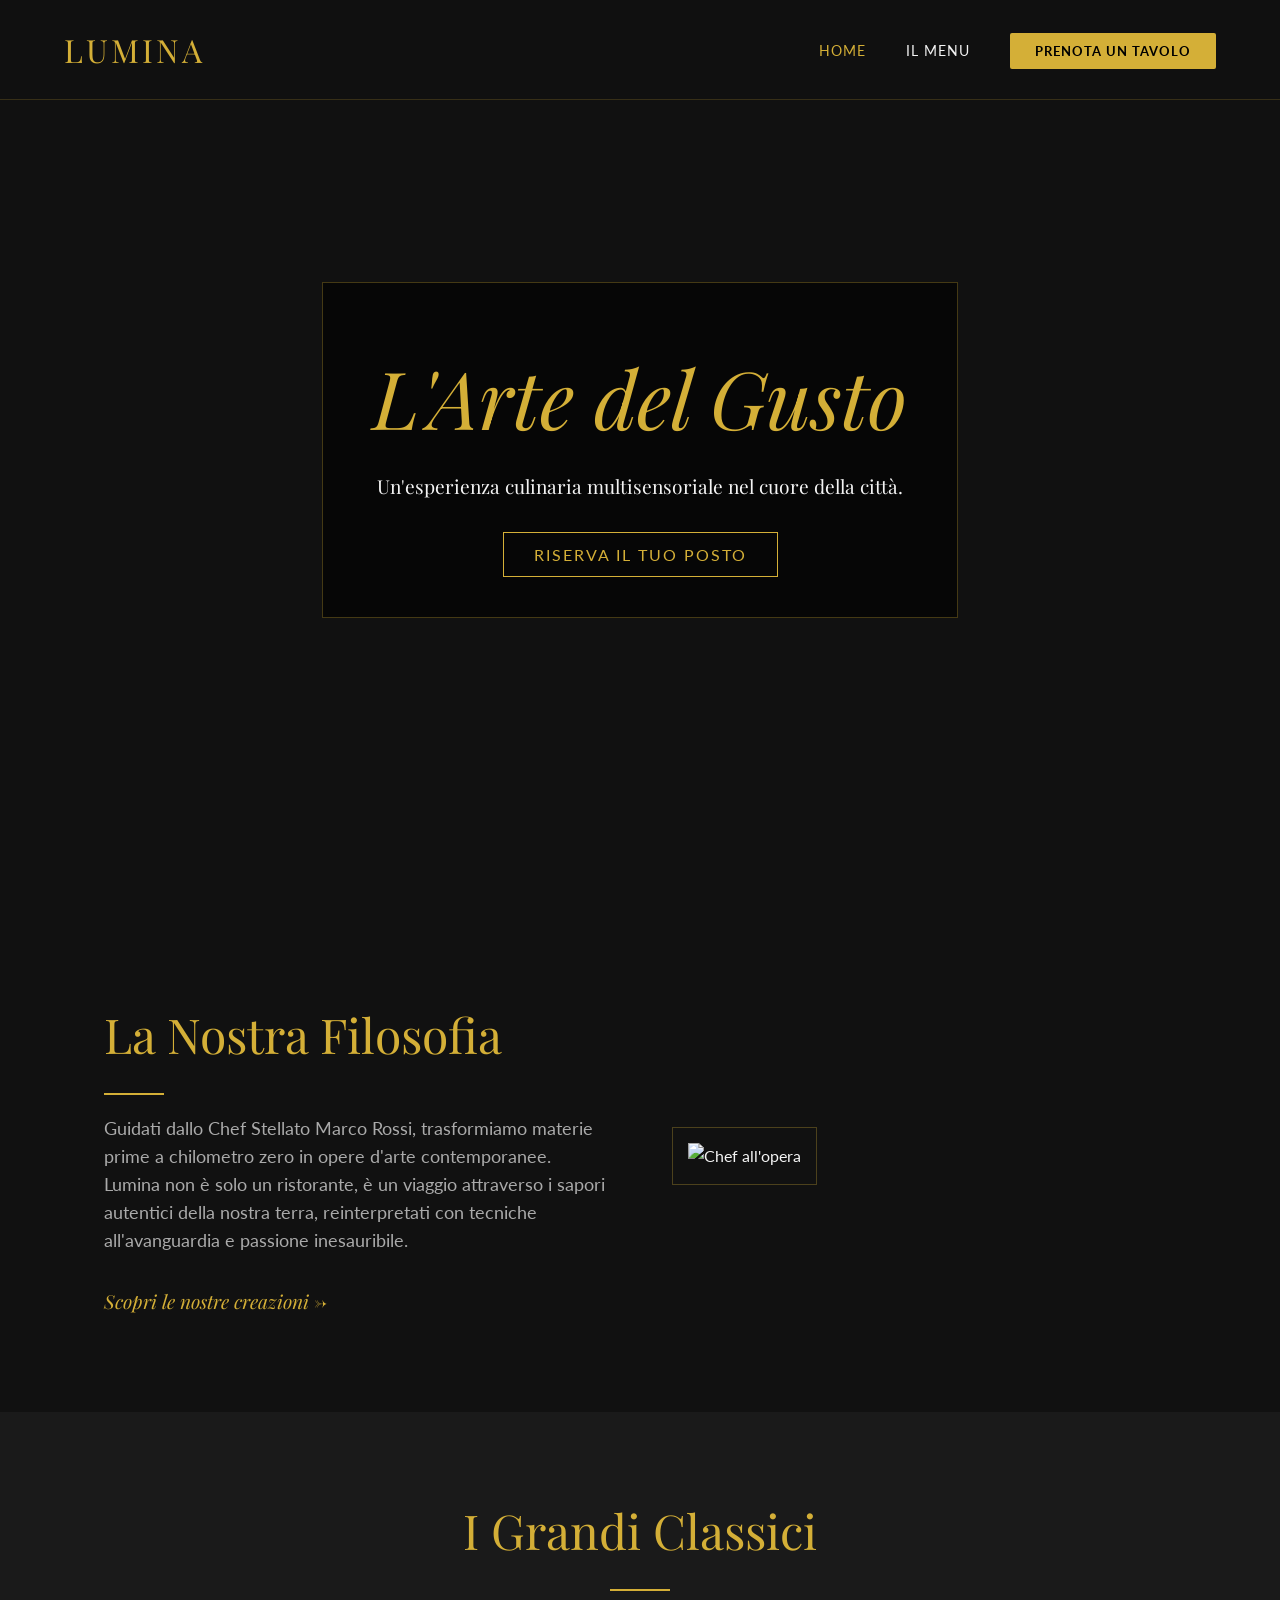
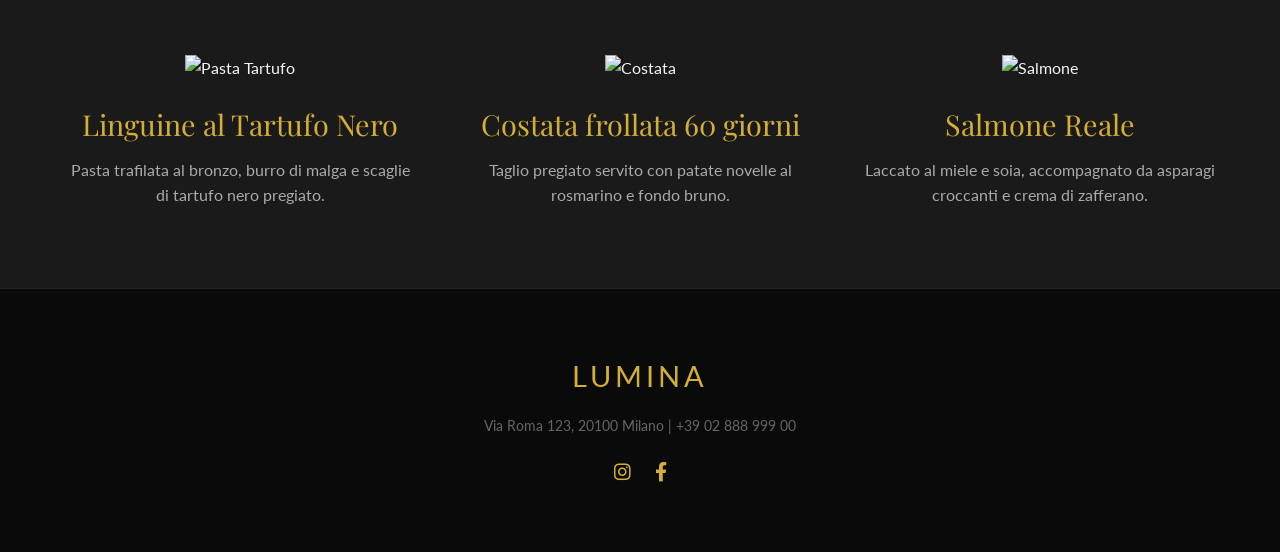
==== index.html @ 6d0d4cee "Add files via upload" ====
<!DOCTYPE html>
<html lang="it">
<head>
    <meta charset="UTF-8">
    <meta name="viewport" content="width=device-width, initial-scale=1.0">
    <title>Lumina | Fine Dining Restaurant</title>
    <link rel="stylesheet" href="style.css">
    <link href="https://cdnjs.cloudflare.com/ajax/libs/font-awesome/6.0.0/css/all.min.css" rel="stylesheet">
    <link href="https://fonts.googleapis.com/css2?family=Playfair+Display:ital,wght@0,400;0,700;1,400&family=Lato:wght@300;400;700&display=swap" rel="stylesheet">
</head>
<body>
    <header>
        <div class="logo">LUMINA</div>
        <nav>
            <ul>
                <li><a href="index.html" class="active">Home</a></li>
                <li><a href="menu.html">Il Menu</a></li>
                <li><a href="prenotazioni.html" class="btn-gold">Prenota un Tavolo</a></li>
            </ul>
        </nav>
    </header>

    <section class="hero-parallax">
        <div class="hero-overlay">
            <h1>L'Arte del Gusto</h1>
            <p>Un'esperienza culinaria multisensoriale nel cuore della città.</p>
            <a href="prenotazioni.html" class="btn-gold-outline">Riserva il tuo posto</a>
        </div>
    </section>

    <section class="story-section">
        <div class="story-content">
            <div class="story-text">
                <h2>La Nostra Filosofia</h2>
                <div class="divider"></div>
                <p>Guidati dallo Chef Stellato Marco Rossi, trasformiamo materie prime a chilometro zero in opere d'arte contemporanee. Lumina non è solo un ristorante, è un viaggio attraverso i sapori autentici della nostra terra, reinterpretati con tecniche all'avanguardia e passione inesauribile.</p>
                <a href="menu.html" class="link-discover">Scopri le nostre creazioni &rarr;</a>
            </div>
            <div class="story-image">
                <img src="https://images.unsplash.com/photo-1583337130417-3346a1be7dee?q=80&w=800&auto=format&fit=crop" alt="Chef all'opera">
            </div>
        </div>
    </section>

    <section class="signature-dishes">
        <h2>I Grandi Classici</h2>
        <div class="divider center"></div>
        <div class="dish-grid">
            <div class="dish-card">
                <div class="img-wrapper"><img src="https://images.unsplash.com/photo-1551183053-bf91a1d81141?q=80&w=800&auto=format&fit=crop" alt="Pasta Tartufo"></div>
                <h3>Linguine al Tartufo Nero</h3>
                <p>Pasta trafilata al bronzo, burro di malga e scaglie di tartufo nero pregiato.</p>
            </div>
            <div class="dish-card">
                <div class="img-wrapper"><img src="https://images.unsplash.com/photo-1544025162-d76694265947?q=80&w=800&auto=format&fit=crop" alt="Costata"></div>
                <h3>Costata frollata 60 giorni</h3>
                <p>Taglio pregiato servito con patate novelle al rosmarino e fondo bruno.</p>
            </div>
            <div class="dish-card">
                <div class="img-wrapper"><img src="https://images.unsplash.com/photo-1560717845-968823efbee1?q=80&w=800&auto=format&fit=crop" alt="Salmone"></div>
                <h3>Salmone Reale</h3>
                <p>Laccato al miele e soia, accompagnato da asparagi croccanti e crema di zafferano.</p>
            </div>
        </div>
    </section>

    <footer>
        <div class="footer-content">
            <div class="footer-logo">LUMINA</div>
            <p>Via Roma 123, 20100 Milano | +39 02 888 999 00</p>
            <div class="socials">
                <a href="#"><i class="fab fa-instagram"></i></a>
                <a href="#"><i class="fab fa-facebook-f"></i></a>
            </div>
        </div>
    </footer>
</body>
</html>
---- style.css ----
@import url('https://fonts.googleapis.com/css2?family=Playfair+Display:ital,wght@0,400;0,700;1,400&family=Lato:wght@300;400;700&display=swap');

:root {
    --bg-dark: #111111;
    --bg-card: #1a1a1a;
    --gold: #d4af37;
    --gold-hover: #f1cc55;
    --text-light: #f4f4f4;
    --text-muted: #aaaaaa;
    --font-heading: 'Playfair Display', serif;
    --font-body: 'Lato', sans-serif;
}

* { margin: 0; padding: 0; box-sizing: border-box; }
body { background-color: var(--bg-dark); color: var(--text-light); font-family: var(--font-body); line-height: 1.6; }
h1, h2, h3, h4, .logo { font-family: var(--font-heading); font-weight: 400; }
a { text-decoration: none; color: inherit; }

/* --- HEADER --- */
header { display: flex; justify-content: space-between; align-items: center; padding: 1.5rem 5%; position: fixed; width: 100%; top: 0; z-index: 1000; background: rgba(17, 17, 17, 0.8); backdrop-filter: blur(10px); border-bottom: 1px solid rgba(212, 175, 55, 0.2); }
.logo { font-size: 2rem; color: var(--gold); letter-spacing: 3px; }
nav ul { display: flex; gap: 2.5rem; list-style: none; align-items: center; }
nav a { font-size: 0.9rem; text-transform: uppercase; letter-spacing: 1px; transition: 0.3s; }
nav a:hover, nav a.active { color: var(--gold); }

/* BOTTONI */
.btn-gold { background: var(--gold); color: #000; padding: 10px 25px; font-weight: 700; text-transform: uppercase; letter-spacing: 1px; font-size: 0.8rem; transition: 0.3s; border-radius: 2px; }
.btn-gold:hover { background: var(--gold-hover); }
.btn-gold-outline { border: 1px solid var(--gold); color: var(--gold); padding: 12px 30px; font-weight: 400; text-transform: uppercase; letter-spacing: 2px; transition: 0.3s; }
.btn-gold-outline:hover { background: var(--gold); color: #000; }

/* --- HERO CON PARALLASSE --- */
.hero-parallax { background-image: url('https://images.unsplash.com/photo-1514933651103-005eec06c04b?q=80&w=1920&auto=format&fit=crop'); background-attachment: fixed; background-position: center; background-repeat: no-repeat; background-size: cover; height: 100vh; display: flex; align-items: center; justify-content: center; text-align: center; }
.hero-overlay { background: rgba(0, 0, 0, 0.6); padding: 50px; border: 1px solid rgba(212, 175, 55, 0.3); backdrop-filter: blur(3px); }
.hero-overlay h1 { font-size: 5rem; color: var(--gold); margin-bottom: 10px; font-style: italic; }
.hero-overlay p { font-size: 1.2rem; color: var(--text-light); margin-bottom: 40px; font-family: var(--font-heading); }

/* --- SEZIONE STORIA --- */
.story-section { padding: 6rem 5%; max-width: 1200px; margin: 0 auto; }
.story-content { display: flex; align-items: center; gap: 4rem; flex-wrap: wrap; }
.story-text, .story-image { flex: 1; min-width: 300px; }
.story-text h2 { font-size: 3rem; color: var(--gold); }
.divider { width: 60px; height: 2px; background: var(--gold); margin: 20px 0; }
.divider.center { margin: 20px auto; }
.story-text p { font-size: 1.1rem; color: var(--text-muted); margin-bottom: 30px; }
.link-discover { color: var(--gold); font-family: var(--font-heading); font-size: 1.2rem; font-style: italic; transition: 0.3s; }
.link-discover:hover { color: var(--text-light); }
.story-image img { width: 100%; border: 1px solid rgba(212, 175, 55, 0.3); padding: 15px; }

/* --- PIATTI FIRMATI --- */
.signature-dishes { padding: 5rem 5%; background: var(--bg-card); text-align: center; }
.signature-dishes h2 { font-size: 3rem; color: var(--gold); }
.dish-grid { display: grid; grid-template-columns: repeat(auto-fit, minmax(300px, 1fr)); gap: 3rem; margin-top: 4rem; }
.dish-card { text-align: center; }
.img-wrapper { overflow: hidden; margin-bottom: 20px; border-radius: 2px; }
.dish-card img { width: 100%; height: 350px; object-fit: cover; transition: transform 0.6s ease; }
.dish-card:hover img { transform: scale(1.08); }
.dish-card h3 { font-size: 1.8rem; margin-bottom: 10px; color: var(--gold); }
.dish-card p { color: var(--text-muted); }

/* --- MENU PAGINA --- */
.page-title { padding: 150px 5% 50px; text-align: center; }
.page-title h1 { font-size: 4rem; color: var(--gold); }
.menu-section { max-width: 900px; margin: 0 auto; padding: 0 5% 6rem; }
.menu-filters { display: flex; justify-content: center; gap: 15px; margin-bottom: 4rem; flex-wrap: wrap; }
.filter-btn { background: transparent; border: none; color: var(--text-muted); font-family: var(--font-heading); font-size: 1.3rem; cursor: pointer; transition: 0.3s; padding: 5px 15px; }
.filter-btn:hover, .filter-btn.active { color: var(--gold); border-bottom: 1px solid var(--gold); }
.menu-container { display: flex; flex-direction: column; gap: 2rem; }
.menu-item { border-bottom: 1px dashed #333; padding-bottom: 1.5rem; transition: opacity 0.4s; }
.menu-header { display: flex; justify-content: space-between; align-items: baseline; margin-bottom: 10px; }
.menu-header h4 { font-size: 1.6rem; color: var(--text-light); }
.menu-header .price { color: var(--gold); font-family: var(--font-heading); font-size: 1.4rem; }
.menu-item p { color: var(--text-muted); font-style: italic; }

/* --- PRENOTAZIONI PAGINA --- */
.reservation-section { padding: 150px 5% 6rem; max-width: 1100px; margin: 0 auto; }
.res-container { display: flex; flex-wrap: wrap; gap: 4rem; background: var(--bg-card); padding: 4rem; border: 1px solid #333; }
.res-info { flex: 1; min-width: 300px; }
.res-info h2 { font-size: 3rem; color: var(--gold); }
.res-info h3 { color: var(--text-light); margin-top: 30px; font-size: 1.5rem; }
.res-form { flex: 1.5; min-width: 300px; }
.form-row { display: flex; gap: 20px; flex-wrap: wrap; }
.input-group { flex: 1; min-width: 200px; margin-bottom: 25px; }
.input-group label { display: block; color: var(--gold); font-size: 0.9rem; margin-bottom: 8px; text-transform: uppercase; letter-spacing: 1px; }
.input-group input, .input-group select, .input-group textarea { width: 100%; background: transparent; border: none; border-bottom: 1px solid #555; color: white; padding: 10px 0; font-family: var(--font-body); font-size: 1rem; transition: 0.3s; }
.input-group input:focus, .input-group select:focus, .input-group textarea:focus { outline: none; border-bottom-color: var(--gold); }
.input-group select option { background: var(--bg-card); color: white; }

/* --- FOOTER --- */
footer { text-align: center; padding: 4rem 5%; border-top: 1px solid #222; background: #0a0a0a; }
.footer-logo { font-size: 1.8rem; color: var(--gold); letter-spacing: 4px; margin-bottom: 15px; }
.footer-content p { color: #666; font-size: 0.9rem; margin-bottom: 20px; }
.socials a { color: var(--gold); font-size: 1.2rem; margin: 0 10px; transition: 0.3s; }
.socials a:hover { color: var(--text-light); }
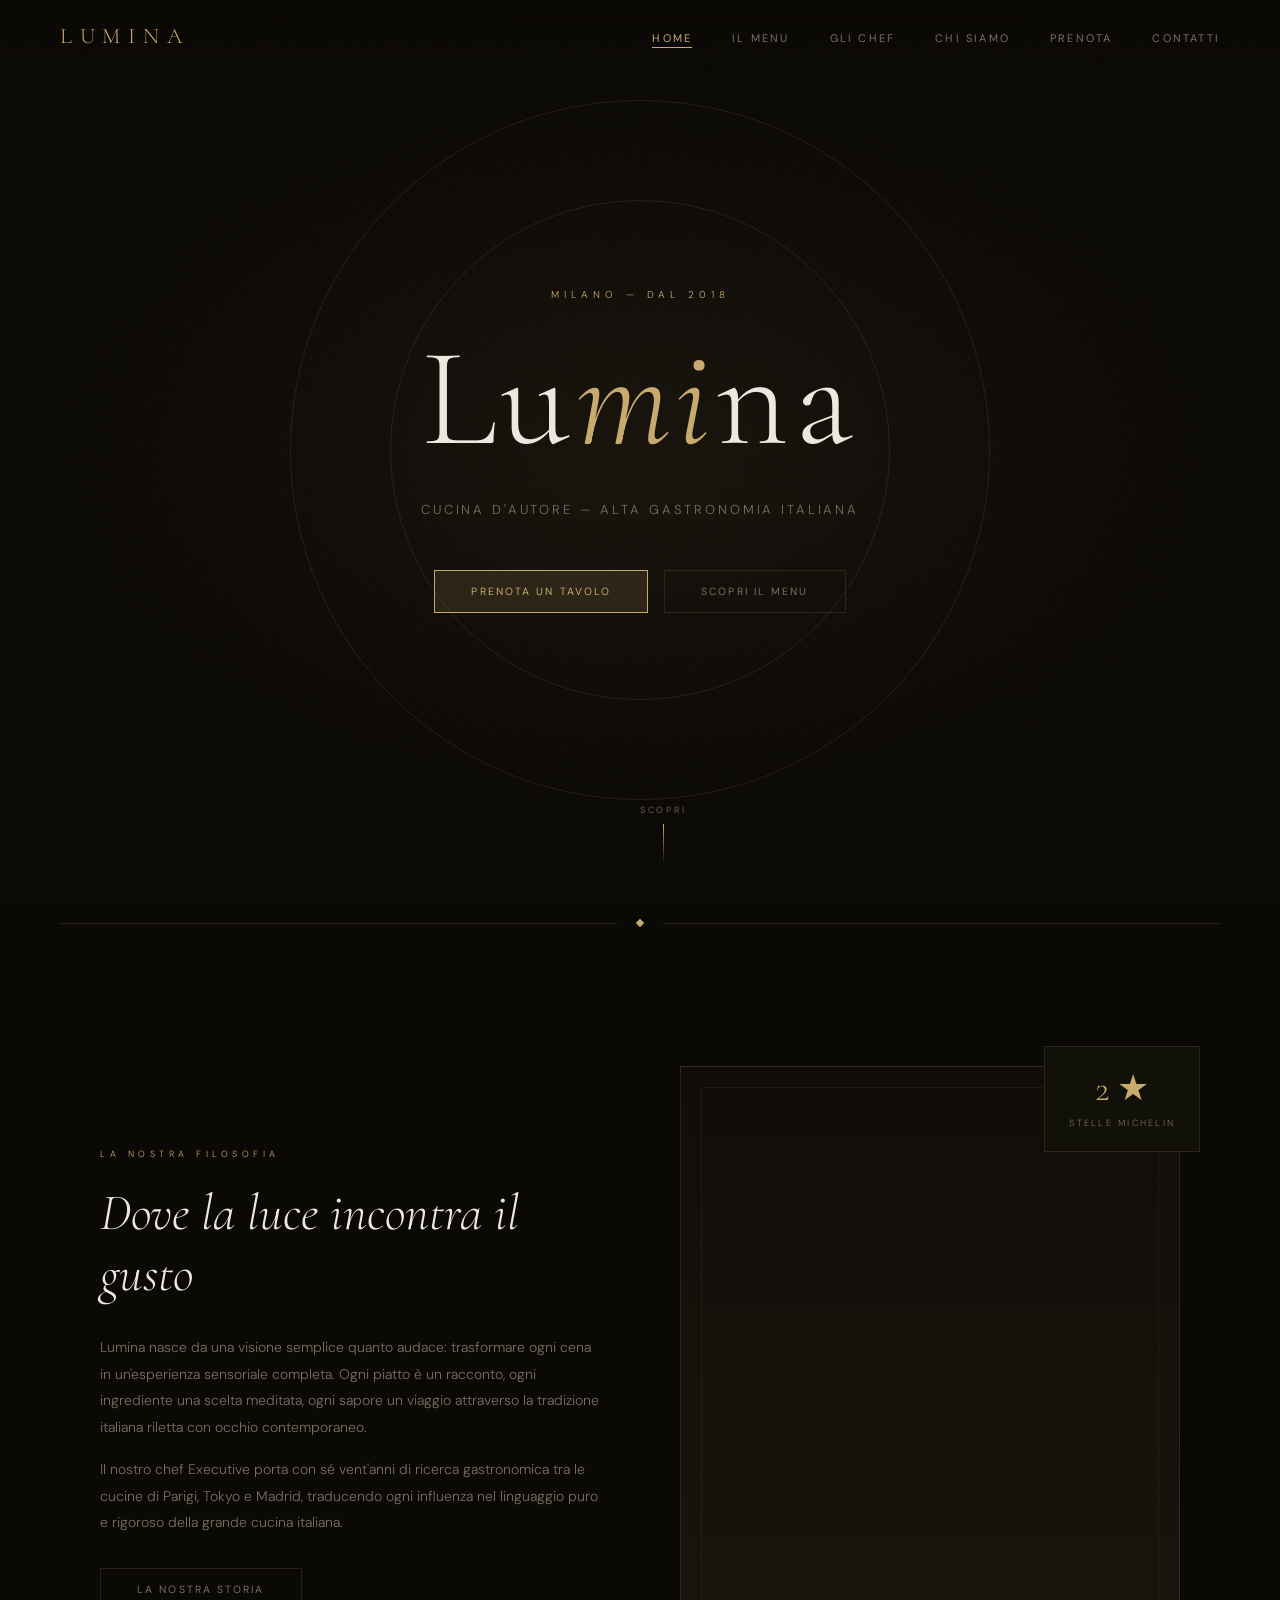
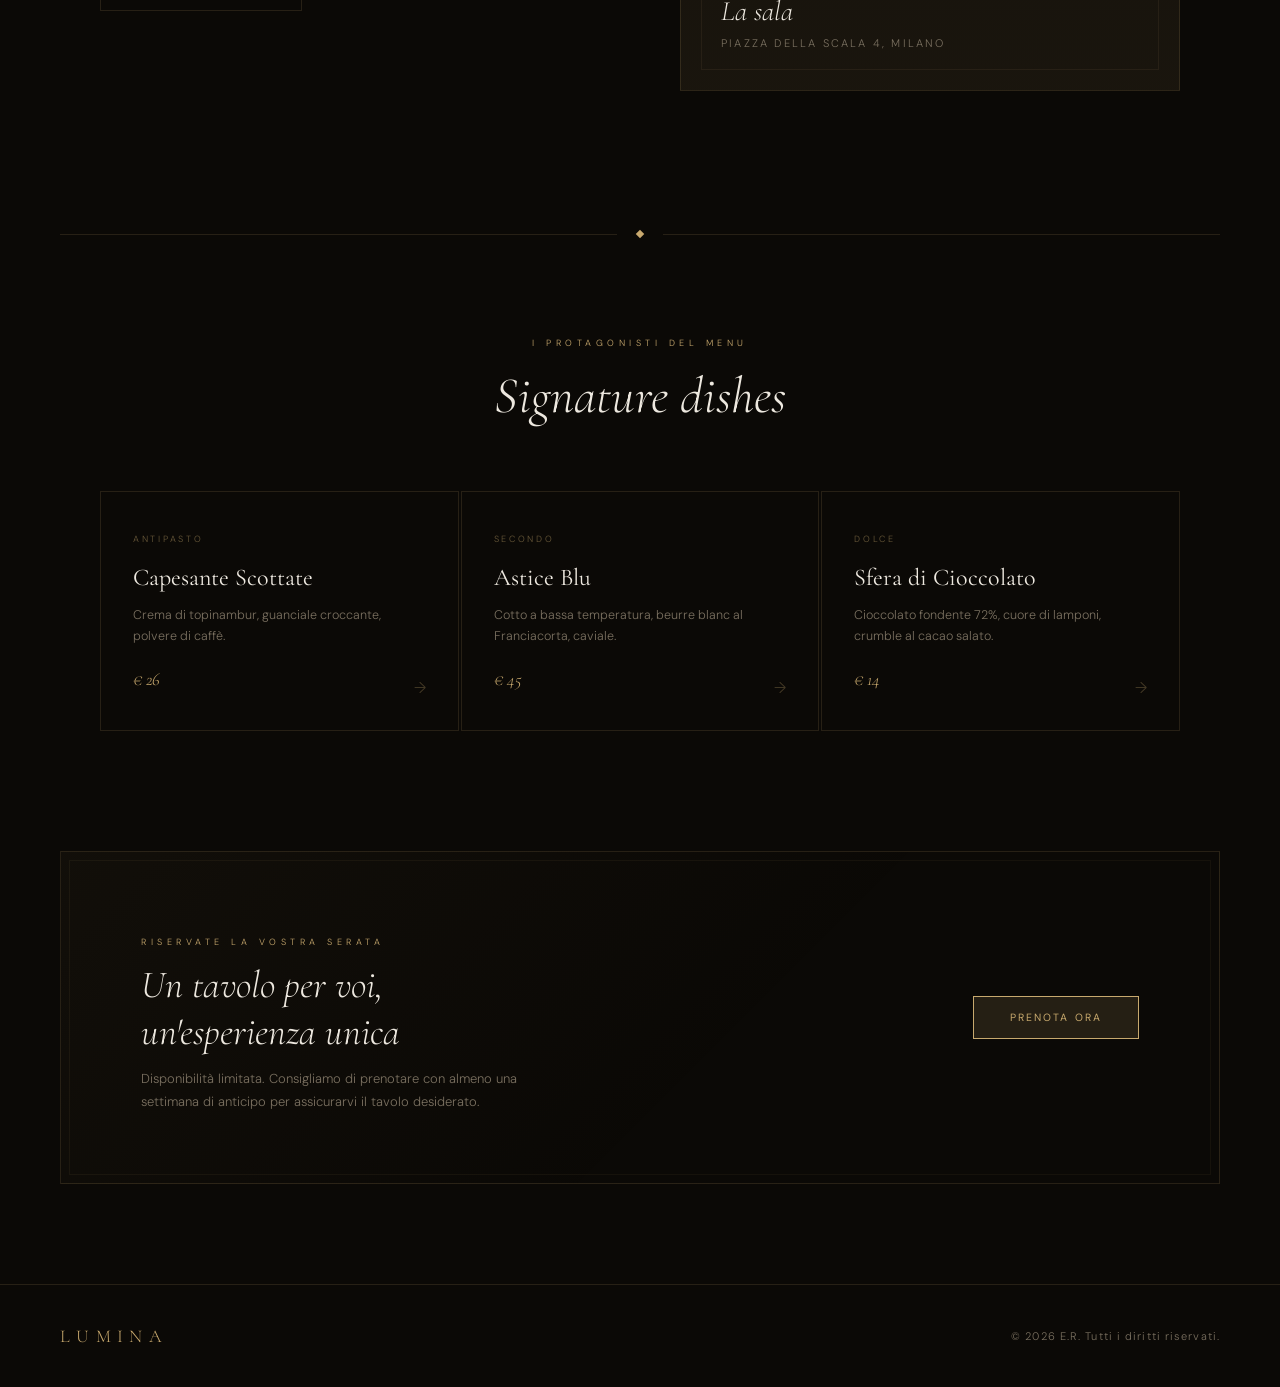
==== commit a3717857: "index.html" ====
--- a/index.html
+++ b/index.html
@@ -1,78 +1,210 @@
 <!DOCTYPE html>
 <html lang="it">
 <head>
-    <meta charset="UTF-8">
-    <meta name="viewport" content="width=device-width, initial-scale=1.0">
-    <title>Lumina | Fine Dining Restaurant</title>
-    <link rel="stylesheet" href="style.css">
-    <link href="https://cdnjs.cloudflare.com/ajax/libs/font-awesome/6.0.0/css/all.min.css" rel="stylesheet">
-    <link href="https://fonts.googleapis.com/css2?family=Playfair+Display:ital,wght@0,400;0,700;1,400&family=Lato:wght@300;400;700&display=swap" rel="stylesheet">
+<meta charset="UTF-8">
+<meta name="viewport" content="width=device-width, initial-scale=1.0">
+<title>Lumina — Cucina d'Autore</title>
+<link href="https://fonts.googleapis.com/css2?family=Cormorant+Garamond:ital,wght@0,300;0,400;0,600;1,300;1,400;1,600&family=DM+Sans:wght@300;400;500&display=swap" rel="stylesheet">
+<style>
+*,*::before,*::after{box-sizing:border-box;margin:0;padding:0}
+:root{
+  --bg:#0b0906;--bg2:#111009;
+  --gold:#c8a96e;--gold-dim:rgba(200,169,110,0.14);
+  --cream:#ede8df;--muted:#7a7060;
+  --border:rgba(200,169,110,0.15);
+  --serif:'Cormorant Garamond',Georgia,serif;
+  --sans:'DM Sans',sans-serif;
+}
+html{scroll-behavior:smooth}
+body{background:var(--bg);color:var(--cream);font-family:var(--sans);font-weight:300;overflow-x:hidden}
+body::before{content:'';position:fixed;inset:0;background-image:url("data:image/svg+xml,%3Csvg viewBox='0 0 200 200' xmlns='http://www.w3.org/2000/svg'%3E%3Cfilter id='n'%3E%3CfeTurbulence type='fractalNoise' baseFrequency='0.9' numOctaves='4' stitchTiles='stitch'/%3E%3C/filter%3E%3Crect width='100%25' height='100%25' filter='url(%23n)' opacity='0.04'/%3E%3C/svg%3E");pointer-events:none;z-index:0;opacity:.5}
+
+/* NAV */
+nav{position:fixed;top:0;left:0;right:0;z-index:100;display:flex;align-items:center;justify-content:space-between;padding:0 60px;height:72px;background:linear-gradient(to bottom,rgba(11,9,6,.97) 0%,rgba(11,9,6,0) 100%)}
+.nav-logo{font-family:var(--serif);font-size:22px;font-weight:300;letter-spacing:.35em;color:var(--gold);text-decoration:none;text-transform:uppercase}
+.nav-links{display:flex;gap:40px;list-style:none}
+.nav-links a{font-size:11px;letter-spacing:.2em;text-transform:uppercase;color:var(--muted);text-decoration:none;transition:color .3s;font-weight:400}
+.nav-links a:hover,.nav-links a.active{color:var(--gold)}
+.nav-links a.active{border-bottom:1px solid var(--gold);padding-bottom:2px}
+
+/* HERO */
+.hero{position:relative;height:100vh;display:flex;flex-direction:column;align-items:center;justify-content:center;text-align:center;z-index:1;overflow:hidden}
+.hero-bg{position:absolute;inset:0;z-index:-1}
+.hero-bg-gradient{position:absolute;inset:0;background:radial-gradient(ellipse 70% 60% at 50% 50%,rgba(200,169,110,.07) 0%,transparent 70%)}
+.hero-bg-lines{position:absolute;inset:0;overflow:hidden;opacity:.12}
+.hero-bg-lines::before,.hero-bg-lines::after{content:'';position:absolute;border-radius:50%;border:1px solid var(--gold)}
+.hero-bg-lines::before{width:700px;height:700px;top:50%;left:50%;transform:translate(-50%,-50%)}
+.hero-bg-lines::after{width:500px;height:500px;top:50%;left:50%;transform:translate(-50%,-50%)}
+
+.hero-eyebrow{font-size:10px;letter-spacing:.5em;text-transform:uppercase;color:var(--gold);margin-bottom:28px;opacity:0;animation:fadeUp .8s .3s ease forwards}
+.hero-title{font-family:var(--serif);font-size:clamp(72px,12vw,140px);font-weight:300;line-height:1;letter-spacing:.04em;color:var(--cream);margin-bottom:32px;opacity:0;animation:fadeUp .9s .5s ease forwards}
+.hero-title em{font-style:italic;color:var(--gold)}
+.hero-subtitle{font-size:13px;letter-spacing:.22em;text-transform:uppercase;color:var(--muted);margin-bottom:52px;opacity:0;animation:fadeUp .8s .7s ease forwards}
+.hero-ctas{display:flex;gap:16px;opacity:0;animation:fadeUp .8s .9s ease forwards}
+.btn-primary{font-size:10.5px;letter-spacing:.2em;text-transform:uppercase;padding:14px 36px;border:1px solid var(--gold);background:var(--gold-dim);color:var(--gold);text-decoration:none;transition:all .3s;font-weight:400;font-family:var(--sans)}
+.btn-primary:hover{background:rgba(200,169,110,.28);border-color:var(--gold)}
+.btn-ghost{font-size:10.5px;letter-spacing:.2em;text-transform:uppercase;padding:14px 36px;border:1px solid var(--border);background:transparent;color:var(--muted);text-decoration:none;transition:all .3s;font-weight:400;font-family:var(--sans)}
+.btn-ghost:hover{color:var(--gold);border-color:rgba(200,169,110,.4)}
+.hero-scroll{position:absolute;bottom:36px;left:50%;transform:translateX(-50%);display:flex;flex-direction:column;align-items:center;gap:8px;opacity:0;animation:fadeUp .8s 1.2s ease forwards}
+.hero-scroll span{font-size:9px;letter-spacing:.3em;text-transform:uppercase;color:var(--muted)}
+.scroll-line{width:1px;height:40px;background:linear-gradient(to bottom,var(--gold),transparent);animation:scrollPulse 2s 1.5s infinite}
+@keyframes scrollPulse{0%,100%{opacity:.3;transform:scaleY(1)}50%{opacity:1;transform:scaleY(1.2)}}
+
+/* INTRO */
+.intro{position:relative;z-index:1;padding:120px 60px;display:grid;grid-template-columns:1fr 1fr;gap:80px;max-width:1200px;margin:0 auto;align-items:center}
+.intro-text .label{font-size:9px;letter-spacing:.5em;text-transform:uppercase;color:var(--gold);margin-bottom:20px}
+.intro-text h2{font-family:var(--serif);font-size:clamp(38px,4vw,54px);font-weight:300;font-style:italic;line-height:1.2;color:var(--cream);margin-bottom:28px}
+.intro-text p{font-size:14px;line-height:1.9;color:var(--muted);margin-bottom:16px}
+.intro-visual{position:relative}
+.intro-frame{border:1px solid var(--border);padding:40px;aspect-ratio:4/5;display:flex;flex-direction:column;justify-content:flex-end;background:linear-gradient(180deg,rgba(200,169,110,.03) 0%,rgba(200,169,110,.08) 100%);position:relative;overflow:hidden}
+.intro-frame::before{content:'';position:absolute;top:20px;right:20px;bottom:20px;left:20px;border:1px solid rgba(200,169,110,.08)}
+.intro-frame-label{font-family:var(--serif);font-size:28px;font-style:italic;color:var(--cream);margin-bottom:8px}
+.intro-frame-sub{font-size:11px;letter-spacing:.2em;text-transform:uppercase;color:var(--muted)}
+.intro-stat{position:absolute;top:-20px;right:-20px;background:var(--bg2);border:1px solid var(--border);padding:20px 24px;text-align:center}
+.intro-stat-num{font-family:var(--serif);font-size:36px;font-weight:300;color:var(--gold);display:block}
+.intro-stat-label{font-size:9px;letter-spacing:.25em;text-transform:uppercase;color:var(--muted)}
+
+/* SEPARATOR */
+.sep{position:relative;z-index:1;display:flex;align-items:center;justify-content:center;gap:20px;padding:0 60px;margin:20px 0}
+.sep-line{flex:1;height:1px;background:var(--border)}
+.sep-diamond{width:6px;height:6px;background:var(--gold);transform:rotate(45deg);flex-shrink:0}
+
+/* FEATURED DISHES */
+.dishes{position:relative;z-index:1;padding:80px 60px 120px;max-width:1200px;margin:0 auto}
+.section-header{text-align:center;margin-bottom:64px}
+.section-header .label{font-size:9px;letter-spacing:.5em;text-transform:uppercase;color:var(--gold);margin-bottom:16px}
+.section-header h2{font-family:var(--serif);font-size:clamp(36px,4vw,52px);font-weight:300;font-style:italic;color:var(--cream)}
+.dishes-grid{display:grid;grid-template-columns:repeat(3,1fr);gap:2px}
+.dish-card{padding:40px 32px;border:1px solid var(--border);position:relative;transition:background .3s,border-color .3s;text-decoration:none;display:block}
+.dish-card:hover{background:rgba(200,169,110,.04);border-color:rgba(200,169,110,.3)}
+.dish-card .cat{font-size:9px;letter-spacing:.3em;text-transform:uppercase;color:rgba(200,169,110,.5);margin-bottom:16px}
+.dish-card h3{font-family:var(--serif);font-size:24px;font-weight:400;color:var(--cream);margin-bottom:12px;line-height:1.2}
+.dish-card p{font-size:12.5px;line-height:1.75;color:var(--muted);margin-bottom:20px}
+.dish-card .price{font-family:var(--serif);font-size:18px;font-style:italic;color:var(--gold)}
+.dish-card::after{content:'→';position:absolute;bottom:32px;right:32px;font-size:16px;color:rgba(200,169,110,.3);transition:all .3s}
+.dish-card:hover::after{color:var(--gold);transform:translateX(4px)}
+
+/* RESERVATION BAND */
+.res-band{position:relative;z-index:1;margin:0 60px;border:1px solid var(--border);padding:70px 80px;display:flex;align-items:center;justify-content:space-between;gap:40px;background:linear-gradient(135deg,rgba(200,169,110,.04) 0%,transparent 60%)}
+.res-band::before{content:'';position:absolute;inset:8px;border:1px solid rgba(200,169,110,.06);pointer-events:none}
+.res-band-text .label{font-size:9px;letter-spacing:.5em;text-transform:uppercase;color:var(--gold);margin-bottom:12px}
+.res-band-text h2{font-family:var(--serif);font-size:clamp(32px,3vw,46px);font-weight:300;font-style:italic;color:var(--cream);line-height:1.2}
+.res-band-text p{font-size:13px;color:var(--muted);margin-top:12px;max-width:380px;line-height:1.8}
+
+/* FOOTER */
+footer{position:relative;z-index:1;border-top:1px solid var(--border);padding:40px 60px;display:flex;align-items:center;justify-content:space-between;margin-top:100px}
+.footer-logo{font-family:var(--serif);font-size:18px;font-weight:300;letter-spacing:.35em;color:var(--gold);text-transform:uppercase}
+.footer-copy{font-size:11px;color:var(--muted);letter-spacing:.1em}
+
+@keyframes fadeUp{from{opacity:0;transform:translateY(16px)}to{opacity:1;transform:translateY(0)}}
+@media(max-width:900px){
+  nav{padding:0 24px}.nav-links{gap:20px}
+  .intro{grid-template-columns:1fr;padding:80px 24px;gap:40px}
+  .intro-visual{display:none}
+  .dishes{padding:60px 24px}.dishes-grid{grid-template-columns:1fr}
+  .res-band{flex-direction:column;text-align:center;margin:0 24px;padding:48px 32px}
+  footer{padding:32px 24px;flex-direction:column;gap:12px;text-align:center}
+  .sep{padding:0 24px}
+  .hero-ctas{flex-direction:column;align-items:center}
+}
+</style>
 </head>
 <body>
-    <header>
-        <div class="logo">LUMINA</div>
-        <nav>
-            <ul>
-                <li><a href="index.html" class="active">Home</a></li>
-                <li><a href="menu.html">Il Menu</a></li>
-                <li><a href="prenotazioni.html" class="btn-gold">Prenota un Tavolo</a></li>
-            </ul>
-        </nav>
-    </header>
-
-    <section class="hero-parallax">
-        <div class="hero-overlay">
-            <h1>L'Arte del Gusto</h1>
-            <p>Un'esperienza culinaria multisensoriale nel cuore della città.</p>
-            <a href="prenotazioni.html" class="btn-gold-outline">Riserva il tuo posto</a>
-        </div>
-    </section>
-
-    <section class="story-section">
-        <div class="story-content">
-            <div class="story-text">
-                <h2>La Nostra Filosofia</h2>
-                <div class="divider"></div>
-                <p>Guidati dallo Chef Stellato Marco Rossi, trasformiamo materie prime a chilometro zero in opere d'arte contemporanee. Lumina non è solo un ristorante, è un viaggio attraverso i sapori autentici della nostra terra, reinterpretati con tecniche all'avanguardia e passione inesauribile.</p>
-                <a href="menu.html" class="link-discover">Scopri le nostre creazioni &rarr;</a>
-            </div>
-            <div class="story-image">
-                <img src="https://images.unsplash.com/photo-1583337130417-3346a1be7dee?q=80&w=800&auto=format&fit=crop" alt="Chef all'opera">
-            </div>
-        </div>
-    </section>
-
-    <section class="signature-dishes">
-        <h2>I Grandi Classici</h2>
-        <div class="divider center"></div>
-        <div class="dish-grid">
-            <div class="dish-card">
-                <div class="img-wrapper"><img src="https://images.unsplash.com/photo-1551183053-bf91a1d81141?q=80&w=800&auto=format&fit=crop" alt="Pasta Tartufo"></div>
-                <h3>Linguine al Tartufo Nero</h3>
-                <p>Pasta trafilata al bronzo, burro di malga e scaglie di tartufo nero pregiato.</p>
-            </div>
-            <div class="dish-card">
-                <div class="img-wrapper"><img src="https://images.unsplash.com/photo-1544025162-d76694265947?q=80&w=800&auto=format&fit=crop" alt="Costata"></div>
-                <h3>Costata frollata 60 giorni</h3>
-                <p>Taglio pregiato servito con patate novelle al rosmarino e fondo bruno.</p>
-            </div>
-            <div class="dish-card">
-                <div class="img-wrapper"><img src="https://images.unsplash.com/photo-1560717845-968823efbee1?q=80&w=800&auto=format&fit=crop" alt="Salmone"></div>
-                <h3>Salmone Reale</h3>
-                <p>Laccato al miele e soia, accompagnato da asparagi croccanti e crema di zafferano.</p>
-            </div>
-        </div>
-    </section>
-
-    <footer>
-        <div class="footer-content">
-            <div class="footer-logo">LUMINA</div>
-            <p>Via Roma 123, 20100 Milano | +39 02 888 999 00</p>
-            <div class="socials">
-                <a href="#"><i class="fab fa-instagram"></i></a>
-                <a href="#"><i class="fab fa-facebook-f"></i></a>
-            </div>
-        </div>
-    </footer>
+
+<nav>
+  <a href="index.html" class="nav-logo">Lumina</a>
+  <ul class="nav-links">
+    <li><a href="index.html" class="active">Home</a></li>
+    <li><a href="lumina-menu.html">Il Menu</a></li>
+    <li><a href="chef.html">Gli Chef</a></li>
+    <li><a href="chi-siamo.html">Chi Siamo</a></li>
+    <li><a href="prenotazioni.html">Prenota</a></li>
+    <li><a href="contatti.html">Contatti</a></li>
+  </ul>
+</nav>
+
+<section class="hero">
+  <div class="hero-bg">
+    <div class="hero-bg-gradient"></div>
+    <div class="hero-bg-lines"></div>
+  </div>
+  <p class="hero-eyebrow">Milano — Dal 2018</p>
+  <h1 class="hero-title">Lu<em>mi</em>na</h1>
+  <p class="hero-subtitle">Cucina d'autore — Alta gastronomia italiana</p>
+  <div class="hero-ctas">
+    <a href="prenotazioni.html" class="btn-primary">Prenota un Tavolo</a>
+    <a href="lumina-menu.html" class="btn-ghost">Scopri il Menu</a>
+  </div>
+  <div class="hero-scroll">
+    <span>Scopri</span>
+    <div class="scroll-line"></div>
+  </div>
+</section>
+
+<div class="sep"><div class="sep-line"></div><div class="sep-diamond"></div><div class="sep-line"></div></div>
+
+<section class="intro">
+  <div class="intro-text">
+    <p class="label">La nostra filosofia</p>
+    <h2>Dove la luce incontra il gusto</h2>
+    <p>Lumina nasce da una visione semplice quanto audace: trasformare ogni cena in un'esperienza sensoriale completa. Ogni piatto è un racconto, ogni ingrediente una scelta meditata, ogni sapore un viaggio attraverso la tradizione italiana riletta con occhio contemporaneo.</p>
+    <p>Il nostro chef Executive porta con sé vent'anni di ricerca gastronomica tra le cucine di Parigi, Tokyo e Madrid, traducendo ogni influenza nel linguaggio puro e rigoroso della grande cucina italiana.</p>
+    <a href="chi-siamo.html" class="btn-ghost" style="display:inline-block;margin-top:16px">La nostra storia</a>
+  </div>
+  <div class="intro-visual">
+    <div class="intro-frame">
+      <div class="intro-frame-label">La sala</div>
+      <div class="intro-frame-sub">Piazza della Scala 4, Milano</div>
+    </div>
+    <div class="intro-stat">
+      <span class="intro-stat-num">2 ★</span>
+      <span class="intro-stat-label">Stelle Michelin</span>
+    </div>
+  </div>
+</section>
+
+<div class="sep"><div class="sep-line"></div><div class="sep-diamond"></div><div class="sep-line"></div></div>
+
+<section class="dishes">
+  <div class="section-header">
+    <p class="label">I protagonisti del menu</p>
+    <h2>Signature dishes</h2>
+  </div>
+  <div class="dishes-grid">
+    <a href="lumina-menu.html" class="dish-card" style="animation-delay:.1s">
+      <p class="cat">Antipasto</p>
+      <h3>Capesante Scottate</h3>
+      <p>Crema di topinambur, guanciale croccante, polvere di caffè.</p>
+      <span class="price">€ 26</span>
+    </a>
+    <a href="lumina-menu.html" class="dish-card" style="animation-delay:.2s">
+      <p class="cat">Secondo</p>
+      <h3>Astice Blu</h3>
+      <p>Cotto a bassa temperatura, beurre blanc al Franciacorta, caviale.</p>
+      <span class="price">€ 45</span>
+    </a>
+    <a href="lumina-menu.html" class="dish-card" style="animation-delay:.3s">
+      <p class="cat">Dolce</p>
+      <h3>Sfera di Cioccolato</h3>
+      <p>Cioccolato fondente 72%, cuore di lamponi, crumble al cacao salato.</p>
+      <span class="price">€ 14</span>
+    </a>
+  </div>
+</section>
+
+<div class="res-band">
+  <div class="res-band-text">
+    <p class="label">Riservate la vostra serata</p>
+    <h2>Un tavolo per voi,<br>un'esperienza unica</h2>
+    <p>Disponibilità limitata. Consigliamo di prenotare con almeno una settimana di anticipo per assicurarvi il tavolo desiderato.</p>
+  </div>
+  <a href="prenotazioni.html" class="btn-primary">Prenota Ora</a>
+</div>
+
+<footer>
+  <span class="footer-logo">Lumina</span>
+  <span class="footer-copy">© 2026 E.R. Tutti i diritti riservati.</span>
+</footer>
+
 </body>
-</html>+</html>
